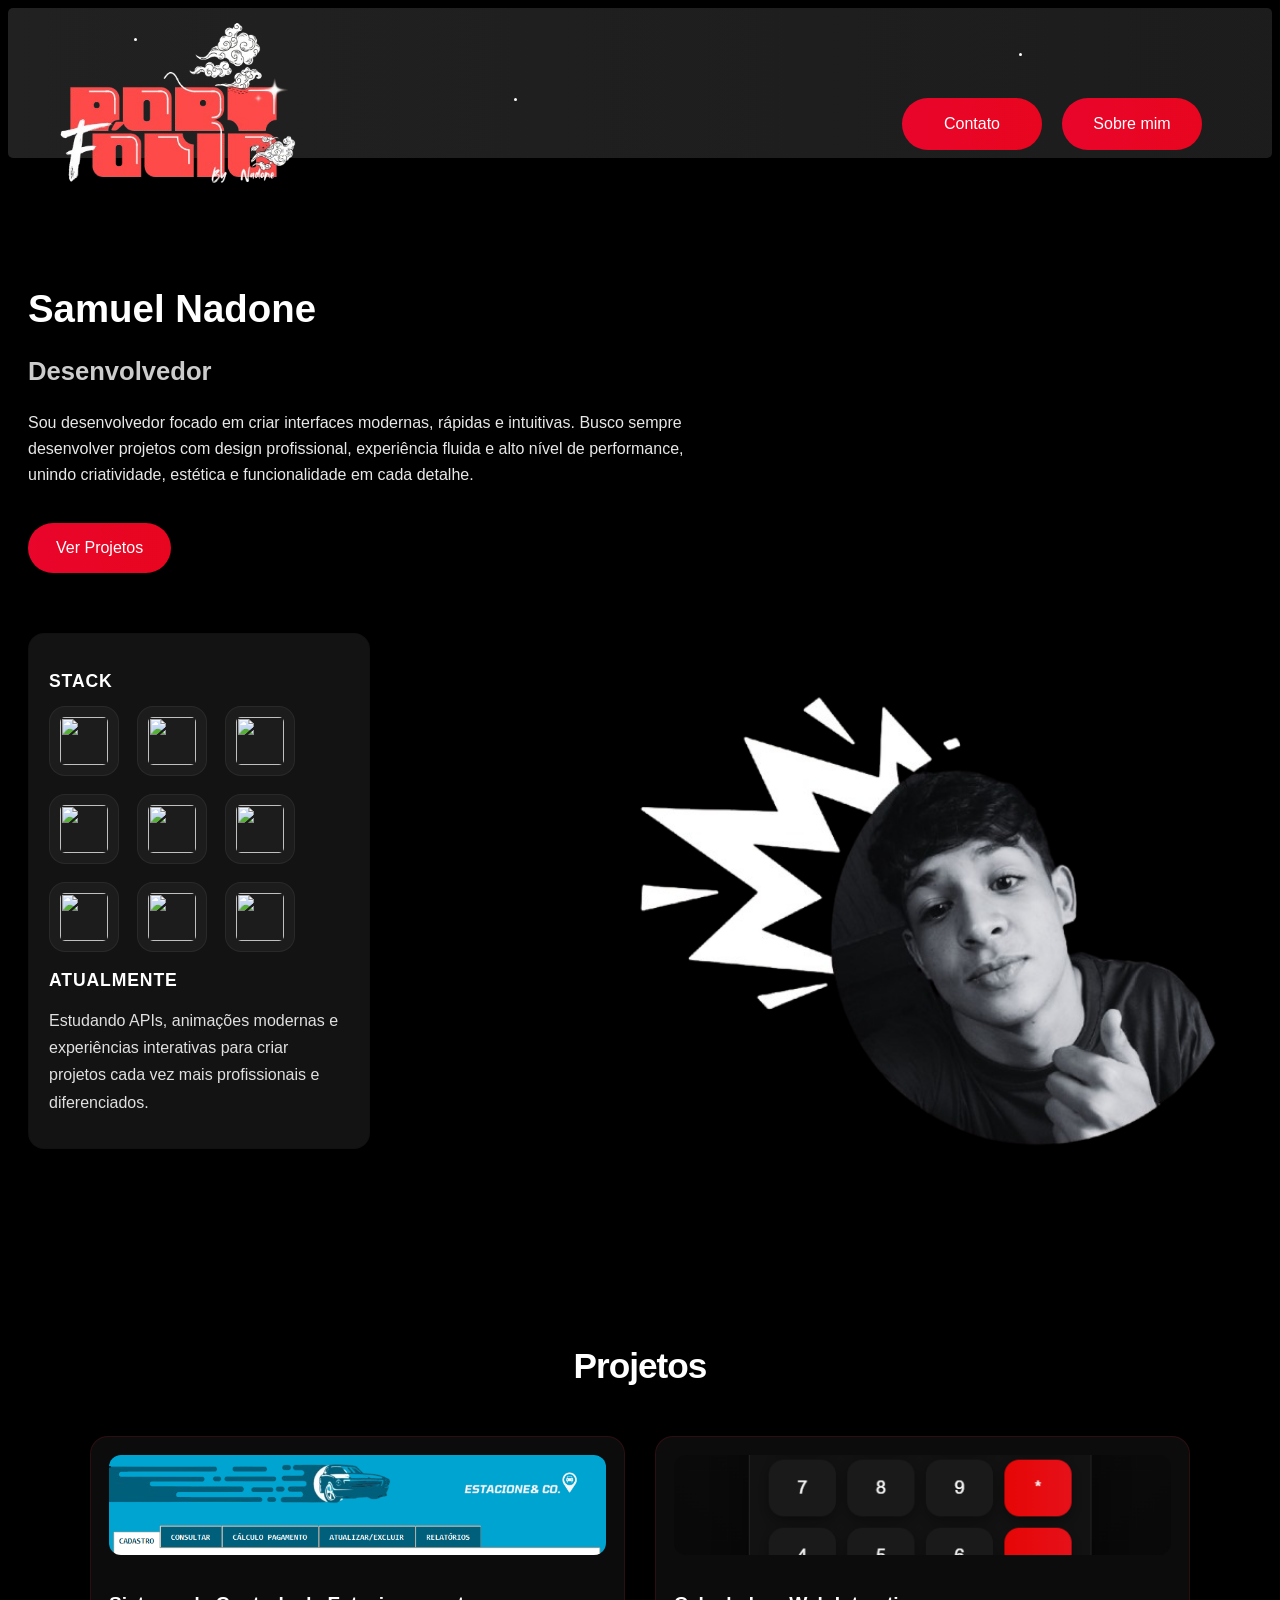
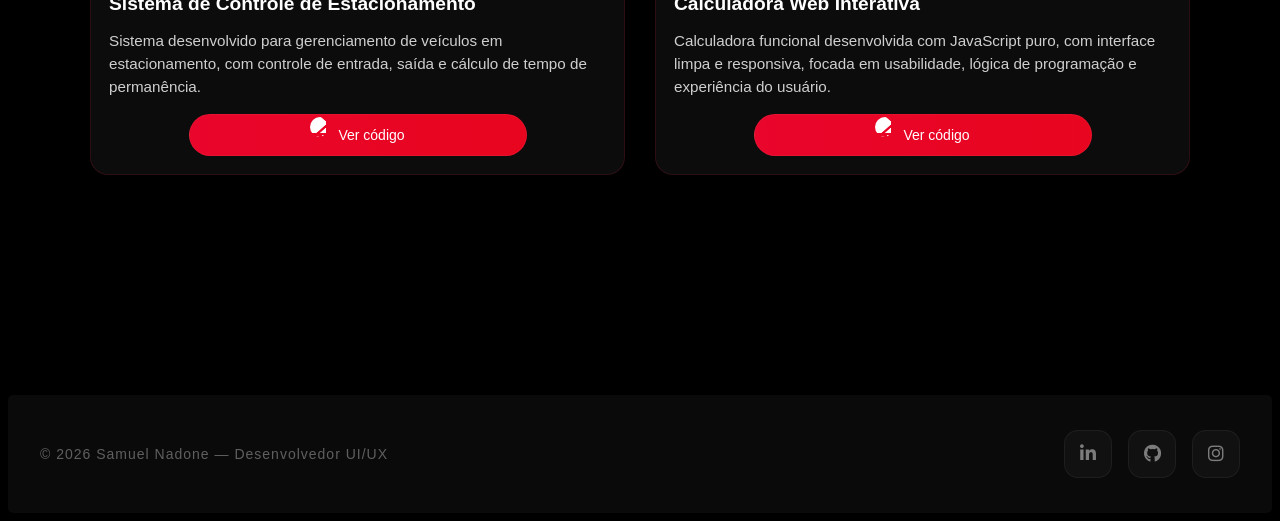
==== pages/index.html @ 29b6c01f "arrrumei bug" ====
<!DOCTYPE html>
<html lang="pt-br">
<head>
    <meta charset="UTF-8">
    <meta name="viewport" content="width=device-width, initial-scale=1.0">
    <title>Dev Nadone</title>
    <link rel="stylesheet" href="../styles/style.css">
    <script src="https://cdn.jsdelivr.net/npm/@emailjs/browser@4/dist/email.min.js"></script>
</head>
<body class="fundo">
    <header>
        <nav class="nav">
            <div class="sky">
                <div class="star"></div>
                <div class="star"></div>
                <div class="star"> </div>
            </div>
            <img src="../img/logoport.jpg" class="logo">
            <button class="botao">Sobre mim</button>
            <button id="openModal" class="botaoContato">
            Contato
            </button>



            <div class="modalOverlay" id="modalOverlay">
               <div class="modal" id="modal">
                   <button class="closeModal" id="closeModal">
                     ✕
                   </button>
                   <form id="contact-form">
                        <h2>Entre em contato</h2>
                        <input 
                            type="text" 
                            name="name" 
                            placeholder="Seu nome" 
                            required
            >
            <input 
                type="email" 
                name="email" 
                placeholder="Seu email" 
                required
            >
            <textarea 
                name="message" 
                placeholder="Sua mensagem"
                required
            ></textarea>
            <button type="submit" class="submitBtn">
                Enviar mensagem
            </button>
        </form>
    </div>
</div>


</nav>
    </header>
    <main>
        <section class="perfil">
            <h1 id="meuNome"></h1>
            <h2 id="tituloProfissional"></h2>
            <p id="minhaBio"></p>
        <div class="cta">
            <a href="#projetos" class="btn">Ver Projetos</a>
        </div>
            

        </section>
    </main>

    <div class="info-wrapper">

<aside class="informacoes">

    <div class="info-card">

        <h3 class="letras">Stack</h3>

        <div class="stack-icons">

            <img src="https://cdn.jsdelivr.net/gh/devicons/devicon/icons/html5/html5-original.svg">
            <img src="https://cdn.jsdelivr.net/gh/devicons/devicon/icons/css3/css3-original.svg">
            <img src="https://cdn.jsdelivr.net/gh/devicons/devicon/icons/javascript/javascript-original.svg">
            <img src="https://cdn.jsdelivr.net/gh/devicons/devicon/icons/git/git-original.svg">
            <img src="https://cdn.simpleicons.org/github/white">
            <img src="https://cdn.jsdelivr.net/gh/devicons/devicon/icons/figma/figma-original.svg">
            <img src="https://cdn.jsdelivr.net/gh/devicons/devicon/icons/python/python-original.svg">
            <img src="https://cdn.jsdelivr.net/gh/devicons/devicon/icons/vscode/vscode-original.svg">
            <img src="https://www.vectorlogo.zone/logos/getpostman/getpostman-icon.svg">
        </div>

    </div>

    <div class="info-card">
        <h3 class="letras">Atualmente</h3>
        <p class="current-text">
            Estudando APIs, animações modernas e experiências interativas para criar projetos cada vez mais profissionais e diferenciados.
        </p>

    </div>

</aside>

   <div class="foto-wrapper">
        <img src="../img/rosto1.jpg" class="foto">
   </div>

</div>

    
<section id="projetos" class="projetos">
  <h2>Projetos</h2>
  <div class="projetos-grid">
    
    <div class="projeto">
      <img src="../img/estacionamento.jpg" alt="Sistema de Estacionamento">

      <h3>Sistema de Controle de Estacionamento</h3>
      <p>
        Sistema desenvolvido para gerenciamento de veículos em estacionamento,
        com controle de entrada, saída e cálculo de tempo de permanência.
      </p>
      <a href="https://github.com/seuusuario/projeto1" target="_blank" class="github-btn">
        <img src="https://cdn.jsdelivr.net/gh/devicons/devicon/icons/github/github-original.svg" class="github-icon" alt="GitHub">
        Ver código
      </a>
    </div>

    <div class="projeto">
      <img src="../img/calculadora.jpg" alt="Calculadora">
      <h3>Calculadora Web Interativa</h3>
      <p>
         Calculadora funcional desenvolvida com JavaScript puro, com interface limpa e responsiva, 
         focada em usabilidade, lógica de programação e experiência do usuário.
      </p>
      <a href="https://github.com/seuusuario/projeto2" target="_blank" class="github-btn">
        <img src="https://cdn.jsdelivr.net/gh/devicons/devicon/icons/github/github-original.svg" class="github-icon" alt="GitHub">
        Ver código
      </a>
    </div>
  </div>
</section>

<footer class="footer">
    <div class="footer-content">
        <p class="footer-text">
            © 2026 Samuel Nadone — Desenvolvedor UI/UX
        </p>
        <div class="social-links">
            <a href="https://www.linkedin.com/in/samuelnadone" target="_blank">
                <i class="fa-brands fa-linkedin-in"></i>
            </a>
            <a href="https://github.com/nadone1910" target="_blank">
                <i class="fa-brands fa-github"></i>
            </a>
            <a href="https://instagram.com/_nadone23" target="_blank">
                <i class="fa-brands fa-instagram"></i>
            </a>
        </div>
    </div>
</footer>
<link rel="stylesheet"
href="https://cdnjs.cloudflare.com/ajax/libs/font-awesome/6.5.1/css/all.min.css">

<script src="../scripts/script.js"></script>
</body>
</html>
---- styles/style.css ----
.logo {
    width: 350px;
    height: 350px;
    padding: 4px;
    margin-left: -10px;
    margin-top: -40px;
    
}

.logo:hover {
    transform: scale(1.1);
    transition: 0.5s;
    filter: brightness(1.1) contrast(1.2) saturate(1.3);

}

.fundo {
    background-color: #000000;
    
}


.nav {
    border-radius: 5px;
    background: linear-gradient(270deg, #111111, #141313, #222121);
    background-size: 600% 600%;
    animation: gradientMove 8s ease infinite;
    height: 150px;
    position: relative;
}

.sky {
    position: absolute;
    width: 100%;
    height: 100%;
    top: 0;
    left: 0;
}

.star {
    position: absolute;
    width: 3px;
    height: 3px;
    background-color: #ffffff;
    border-radius: 50%;
    animation: piscar 3s infinite;
}

.star:nth-child(1) {
    top: 20%;
    left: 10%;
    animation-delay: 0s;
}

.star:nth-child(2) {
    top: 30%;
    left: 80%;
    animation-delay: 1s;
}

.star:nth-child(3) {
    top: 60%;
    left: 40%;
    animation-delay: 2s;
}



.nuvem {
    position: absolute;
    width: 80px;
    height: 30px;
    background-color: rgba(255, 255, 255, 0.3);
    border-radius: 20px;
    animation: mover 15s linear infinite;
}

.tempo {
    display: flex;
    gap: 4px; /* espaço entre eles */
    justify-content: left; /* centraliza na tela */
    
}


@keyframes piscar {
    0%, 100% { opacity: 1; }
    50% { opacity: 0.3; }
}

@keyframes mover {
    0% { left: -80px; }
    100% { left: 100%; }
}

.perfil {
    color: #ffffff;
    font-family: 'Segoe UI', Tahoma, Geneva, Verdana, sans-serif;
    font-size: 16px;
    line-height: 1.6;
    margin: 120px 20px 40px;
    max-width: 720px;
}

.perfil h1 {
    font-size: 2.4rem;
    margin-bottom: 12px;
}

.perfil h2 {
    font-size: 1.6rem;
    margin-bottom: 18px;
    color: #cccccc;
    margin-top: 0;
}

.perfil p {
    font-size: 1rem;
    max-width: 680px;
    color: #e8e8e8;
}

.botao {
    background: linear-gradient(270deg, #e6263f, #e60606, #e9052b);
    background-size: 600% 600%;
    animation: gradientMove 8s ease infinite;
    color: #ffffff;
    font-size: 16px;
    border-radius: 999px;
    border: none;
    position: absolute;
    top: 70px;
    right: 70px;
    cursor: pointer;
    transition: transform 0.3s ease;
    padding: 12px 28px;
    margin-top: 20px;
    width: 140px;
    height:52px;
}
.botao:hover {
    transform: scale(1.05);
}

.botaoContato {
    background: linear-gradient(270deg, #e6263f, #e60606, #e9052b);
    background-size: 600% 600%;
    animation: gradientMove 8s ease infinite;
    color: #ffffff;
    font-size: 16px;
    border-radius: 999px;
    border: none;
    position: absolute;
    top: 70px;
    right: 230px;
    cursor: pointer;
    transition: transform 0.3s ease;
    padding: 12px 28px;
    margin-top: 20px;
    width: 140px;
    height:52px;
}
.botaoContato:hover {
    transform: scale(1.05);
}


.btn{
    display: inline-block;
    margin-top: 20px;
    padding: 12px 28px;
    border-radius: 999px;
    background: linear-gradient(270deg, #e6263f, #e60606, #e9052b);
    animation: gradientMove 8s ease infinite;
    background-size: 600% 600%;
    color: white;
    text-decoration: none;
    transition: transform 0.3s ease;

}

.btn:hover {
    transform: scale(1.05);
}


.projetos {
    color: white;
    padding: 60px 20px;
}

.projetos-grid {
    display: grid;
    grid-template-columns: repeat(auto-fit, minmax(250px, 1fr));
    gap: 20px;
}

.projeto {
    background: #111;
    border-radius: 16px;
    overflow: hidden;
    transition: 0.3s;
}

.projeto img {
    width: 100%;
    height: 150px;
    object-fit: cover;
}

.projeto:hover {
    transform: translateY(-8px);
}



.info-wrapper {
  display: flex;
  justify-content: space-between;
  align-items: flex-start;
  gap: 30px;
  margin: 0px;
}

/* seu card */
.stack-icons {
    display: flex;
    flex-wrap: wrap;

    gap: 18px;
}

.stack-icons img {
    width: 48px;
    height: 48px;

    padding: 10px;

    border-radius: 16px;

    background: rgba(255,255,255,0.04);

    border: 1px solid rgba(255,255,255,0.06);

    transition: 0.35s ease;
}

.stack-icons img:hover {
    transform: translateY(-6px) scale(1.08);

    background: rgba(255,255,255,0.08);

    border-color: rgba(255,255,255,0.12);

    box-shadow:
    0 10px 30px rgba(0,0,0,0.25);
}

/* imagem direita */
.foto {
  width: 620px;
  height: 480px;
  margin: 60px auto;
  padding: 0 20px;
 
}



/* animação de shake */
@keyframes shake {
    0% { transform: translateX(0); }
    25% { transform: translateX(-3px); }
    50% { transform: translateX(3px); }
    75% { transform: translateX(-3px); }
    100% { transform: translateX(0); }

}
@keyframes gradientMove {
    0% { background-position: 0% 50%; }
    50% { background-position: 100% 50%; }
    100% { background-position: 0% 50%; }
}


.informacoes {
    color: #ffffff;
    font-family: 'Segoe UI', Tahoma, Geneva, Verdana, sans-serif;
    font-size: 16px;
    margin: 20px;
    padding: 20px;
    background: linear-gradient(270deg, #111111, #141313, #131313);
    background-size: 600% 600%;
    animation: gradientMove 8s ease infinite;
    border: 1px solid rgba(0, 0, 0, 0.12);
    border-radius: 16px;
    max-width: 300px;
}

.informacoes h3 {
    margin-bottom: 14px;
    font-size: 1.1rem;
    letter-spacing: 0.05em;
    text-transform: uppercase;
}

.informacoes p {
    margin-bottom: 12px;
    line-height: 1.7;
    color: #e0e0e0;
}

.cartao {
    transform: rotate(45deg);
    right: 100px ;
    position: absolute;
    top: 70px;
    right: 70px;
    cursor: pointer;
    transition: transform 0.3s ease;
    width: 600px;
    height: 600px;
}
               

.skills-container {
  max-width: 700px;
  margin: 60px auto;
  display: flex;
  flex-direction: column;
  gap: 25px;
}

.skill-card {
  position: relative;
  padding: 20px;
  border-radius: 20px;
  overflow: hidden;
  background: rgb(36, 37, 41);
  backdrop-filter: blur(12px);
  border: 1px solid rgba(255,255,255,0.08);
  transition: 0.3s;
}

.skill-card:hover {
  transform: translateY(-5px) scale(1.01);
}

/* conteúdo */
.skill-header {
  display: flex;
  justify-content: space-between;
  margin-bottom: 10px;
  font-size: 0.95rem;
}

.bar {
  width: 100%;
  height: 10px;
  background: rgba(255, 255, 255, 0.08);
  border-radius: 20px;
  overflow: hidden;
}

.progress {
  height: 100%;
  width: 0;
  border-radius: 20px;
  background: linear-gradient(90deg, #ca1212, #d83434, #c21658);
  transition: width 1.2s cubic-bezier(0.22, 1, 0.36, 1);
}

.glow {
  position: absolute;
  inset: 0;
  background: radial-gradient(
    circle at var(--x) var(--y),
    rgba(202, 18, 18, 0.25),
    transparent 40%
  );
  opacity: 0;
  transition: opacity 0.3s;
}

.skill-card:hover .glow {
  opacity: 1;
}


.projetos {
    color: #ffffff;
    font-family: 'Segoe UI', Tahoma, Geneva, Verdana, sans-serif;
    padding: 100px 20px;
    text-align: center;
}

/* título */
.projetos h2 {
    font-size: 2.2rem;
    margin-bottom: 50px;
    letter-spacing: -1px;
    color: #ffffff;
}

/* GRID */
.projetos-grid {
    display: grid;
    grid-template-columns: repeat(auto-fit, minmax(280px, 1fr));
    gap: 30px;
    max-width: 1100px;
    margin: auto;
}

/* CARD */
.projeto {
    background: rgba(15, 15, 15, 0.85);
    border: 1px solid rgba(230, 38, 63, 0.15);
    border-radius: 18px;
    padding: 18px;
    text-align: left;
    transition: 0.3s ease;
    backdrop-filter: blur(10px);
}

/* hover igual vibe do seu botão */
.projeto:hover {
    transform: translateY(-8px);
    border-color: rgba(230, 38, 63, 0.5);
}

/* imagem */
.projeto img {
    width: 100%;
    height: 100px; 
    object-fit: cover;
    border-radius: 12px;
    margin-bottom: 15px;
}

/* título do projeto */
.projeto h3 {
    font-size: 1.2rem;
    margin-bottom: 10px;
    color: #ffffff;
}

/* descrição */
.projeto p {
    font-size: 0.95rem;
    color: #cfcfcf;
    line-height: 1.5;
    margin-bottom: 15px;
}

/* BOTÃO GITHUB (mesmo padrão do seu botão principal) */
.github-btn {
    display: inline-flex;
        align-items: center;
            width: 300px;
                height: 20px;
                    gap: 8px;
                        padding: 10px 18px;
                            border-radius: 999px;
    font-size: 14px;
    color: #ffffff;
    text-decoration: none;
    

    border: 1px solid rgba(230, 38, 63, 0.4);
    background: linear-gradient(270deg, #e6263f, #e60606, #e9052b);
    background-size: 600% 600%;
    animation: gradientMove 8s ease infinite;
    display: flex;
    align-items: center;
    justify-content: center;
    margin: 0 auto;

    transition: transform 0.3s ease;
}

.github-icon {
    width: 20px;
    height: 20px;
    filter: brightness(0) invert(1); /* deixa branco no seu tema escuro */
    transition: 0.3s;
    
}


.github-btn:hover .github-icon {
    transform: rotate(10deg) scale(1.1);
}

/* hover igual seu botão */
.github-btn:hover {
    transform: scale(1.05);
}

/* ícone github */
.github-btn img {
    width: 20px;
    height: 20px;
}       



.modalOverlay {
    position: fixed;
    inset: 0;
    background: rgba(0,0,0,0.6);
    backdrop-filter: blur(10px);

    display: flex;
    justify-content: center;
    align-items: center;

    opacity: 0;
    visibility: hidden;

    transition: 0.4s;
    z-index: 999;
}

.modalOverlay.active {
    opacity: 1;
    visibility: visible;
}

/* MODAL CORRIGIDO (SEM display:none) */
.modal {
    width: 400px;
    height: 500px;

    background: #111;
    border: 1px solid rgba(255,255,255,0.08);
    border-radius: 24px;

    padding: 40px;

    position: relative;

    box-shadow: 0 0 40px rgba(255,255,255,0.04);

    /* estado inicial escondido */
    transform: scale(0.8);
    opacity: 0;
    pointer-events: none;

    transition: 0.4s;
}

/* quando abre o modal */
.modalOverlay.active .modal {
    transform: scale(1);
    opacity: 1;
    pointer-events: auto;
}

.modal form {
    background: #111;
    padding: 30px;
    border-radius: 12px;

    display: flex;
    flex-direction: column;
    gap: 15px;

    width: 350px;
}

#contact-form {
    display: flex;
    flex-direction: column;
    gap: 18px;
}

#contact-form h2 {
    color: white;
    font-size: 28px;
    font-family: 'Segoe UI', Tahoma, Geneva, Verdana, sans-serif;
    margin-bottom: 10px;
}

#contact-form input,
#contact-form textarea {
    background: #1b1b1b;
    border: 1px solid rgba(255,255,255,0.08);

    padding: 16px;
    border-radius: 14px;

    color: white;
    font-size: 15px;

    outline: none;

    transition: 0.3s;
}

#contact-form input:focus,
#contact-form textarea:focus {
    border-color: white;
    transform: translateY(-2px);
}

#contact-form textarea {
    resize: none;
    min-height: 140px;
}

.submitBtn {
    height: 55px;

    border: none;
    border-radius: 999px;

    background: white;
    color: black;

    font-weight: bold;
    font-size: 15px;

    cursor: pointer;

    transition: 0.3s;
}

.submitBtn:hover {
    transform: translateY(-3px);
}

.closeModal {
    position: absolute;
    top: 15px;
    right: 15px;

    width: 40px;
    height: 40px;

    border: none;
    border-radius: 50%;

    background: #1b1b1b;
    color: white;

    cursor: pointer;

    font-size: 16px;
}

.footer {
    background-size: 600% 600%;
    padding: 35px 20px;
    font-family: 'Segoe UI', Tahoma, Geneva, Verdana, sans-serif;
    animation: gradientMove 8s ease infinite;
    background: #0a0a0a;
    border-radius: 5px;
    margin-top: 120px;
}

.footer-content {
    max-width: 1200px;
    margin: auto;

    display: flex;
    justify-content: space-between;
    align-items: center;

    flex-wrap: wrap;
    gap: 20px;
}

.footer-text {
    color: rgba(255,255,255,0.35);

    font-size: 14px;
    letter-spacing: 1px;
}

.social-links {
    display: flex;
    gap: 16px;
}

.social-links a {
    width: 46px;
    height: 46px;

    display: flex;
    align-items: center;
    justify-content: center;

    border-radius: 14px;
    background: rgba(255,255,255,0.03);
    border: 1px solid rgba(255,255,255,0.05);
    color: rgba(255,255,255,0.45);
    font-size: 18px;
    text-decoration: none;
    transition: 0.35s ease;
}

.social-links a:hover {
    transform: translateY(-5px);
    color: white;
    border-color: rgba(255,255,255,0.2);
    background: rgba(255,255,255,0.08);
    box-shadow: 0 10px 30px rgba(255,255,255,0.05);
}


.github-api-section {
    width: 100%;
    padding: 120px 20px;

    display: flex;
    flex-direction: column;
    align-items: center;
}

.github-title {
    text-align: center;
    margin-bottom: 60px;
}

.github-title span {
    color: rgba(255,255,255,0.4);

    letter-spacing: 2px;
    font-size: 13px;
}

.github-title h2 {
    color: white;

    font-size: 48px;

    margin-top: 12px;
}

.github-grid {
    width: 100%;
    max-width: 1200px;

    display: grid;

    grid-template-columns: repeat(auto-fit, minmax(320px, 1fr));

    gap: 24px;
}

.github-card {
    background: rgba(255,255,255,0.03);

    border: 1px solid rgba(255,255,255,0.06);

    border-radius: 24px;

    padding: 28px;

    backdrop-filter: blur(12px);

    transition: 0.4s ease;
}

.github-card:hover {
    transform: translateY(-8px);

    border-color: rgba(255,255,255,0.15);

    box-shadow:
    0 15px 40px rgba(0,0,0,0.3);
}

.github-top {
    display: flex;
    justify-content: space-between;
    align-items: center;

    margin-bottom: 20px;
}

.github-top i {
    color: white;
    font-size: 24px;
}

.language {
    color: rgba(255,255,255,0.4);

    font-size: 13px;
}

.github-card h3 {
    color: white;

    font-size: 24px;

    margin-bottom: 15px;
}

.github-card p {
    color: rgba(255,255,255,0.45);

    line-height: 1.7;

    min-height: 90px;
}

.github-link {
    display: inline-flex;
    align-items: center;
    gap: 10px;

    margin-top: 25px;

    padding: 12px 18px;

    border-radius: 14px;

    background: white;
    color: black;

    text-decoration: none;

    font-weight: bold;

    transition: 0.3s;
}

.github-link:hover {
    transform: translateY(-3px);
}
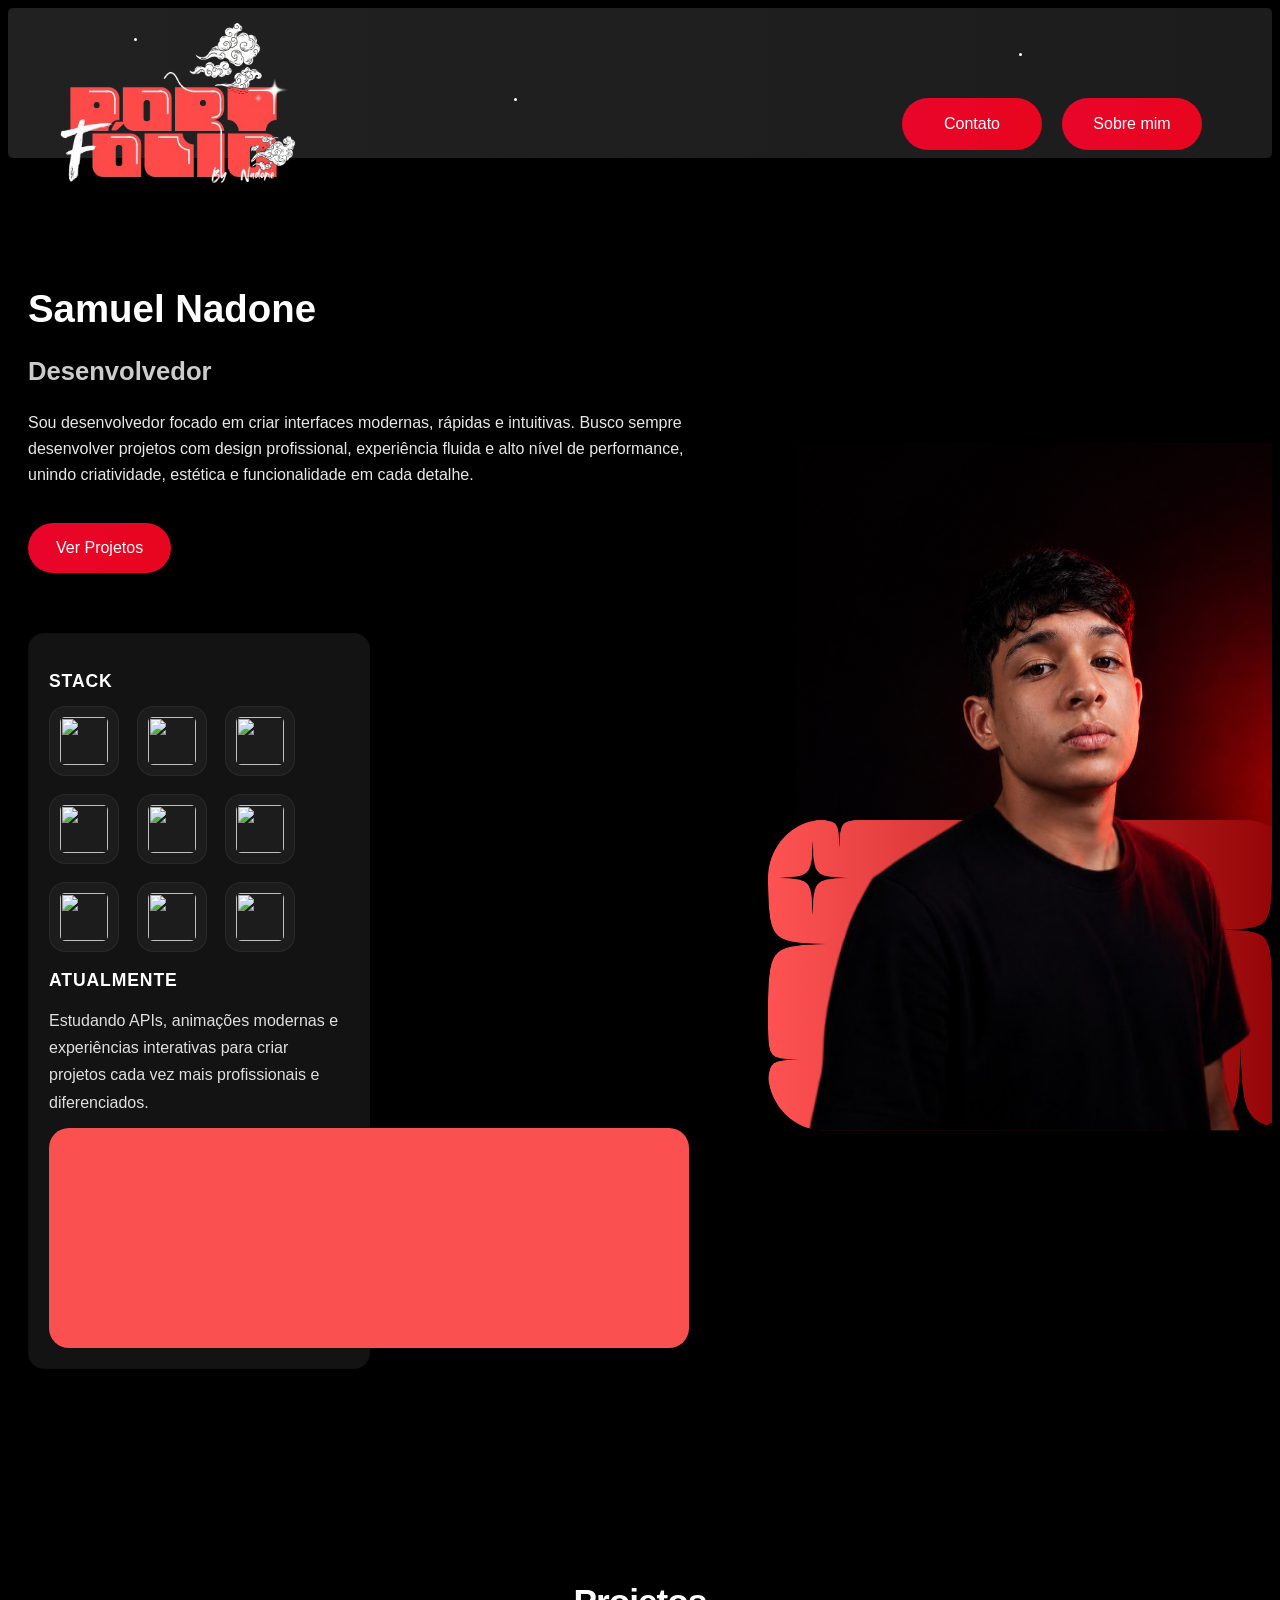
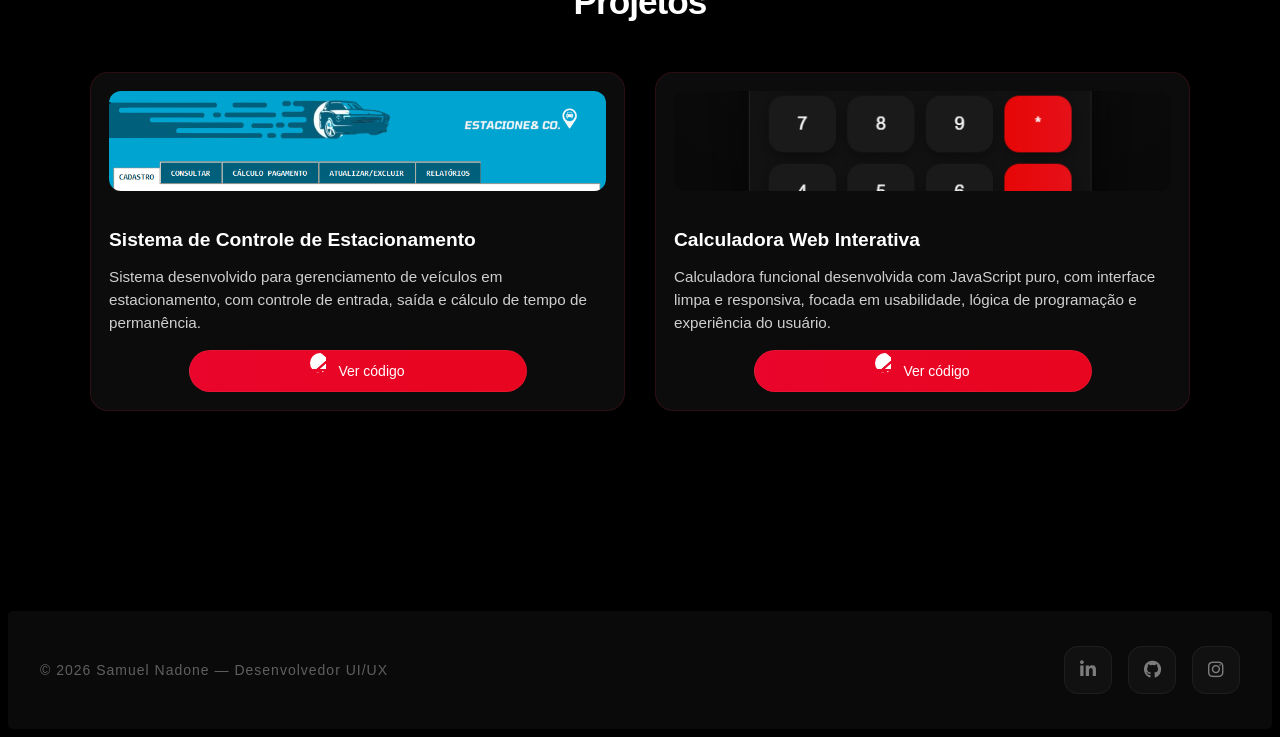
==== commit 14b4a22d: "css" ====
--- a/pages/index.html
+++ b/pages/index.html
@@ -75,6 +75,7 @@
 <aside class="informacoes">
 
     <div class="info-card">
+        
 
         <h3 class="letras">Stack</h3>
 
@@ -100,11 +101,16 @@
         </p>
 
     </div>
+    <div class="L">
+        <h3></h3>
+
+    </div>
 
 </aside>
 
    <div class="foto-wrapper">
-        <img src="../img/rosto1.jpg" class="foto">
+        <img src="../img/rosto2.jpg" class="foto">
+        
    </div>
 
 </div>
@@ -122,7 +128,7 @@
         Sistema desenvolvido para gerenciamento de veículos em estacionamento,
         com controle de entrada, saída e cálculo de tempo de permanência.
       </p>
-      <a href="https://github.com/seuusuario/projeto1" target="_blank" class="github-btn">
+      <a href="https://github.com/nadone1910/Fluxo-de-Estacionamento" target="_blank" class="github-btn">
         <img src="https://cdn.jsdelivr.net/gh/devicons/devicon/icons/github/github-original.svg" class="github-icon" alt="GitHub">
         Ver código
       </a>
@@ -135,7 +141,7 @@
          Calculadora funcional desenvolvida com JavaScript puro, com interface limpa e responsiva, 
          focada em usabilidade, lógica de programação e experiência do usuário.
       </p>
-      <a href="https://github.com/seuusuario/projeto2" target="_blank" class="github-btn">
+      <a href="https://github.com/nadone1910/Calculadora" target="_blank" class="github-btn">
         <img src="https://cdn.jsdelivr.net/gh/devicons/devicon/icons/github/github-original.svg" class="github-icon" alt="GitHub">
         Ver código
       </a>
--- a/styles/style.css
+++ b/styles/style.css
@@ -258,10 +258,13 @@
 
 /* imagem direita */
 .foto {
-  width: 620px;
-  height: 480px;
-  margin: 60px auto;
-  padding: 0 20px;
+  width: 560px;
+  height: 880px;
+  position: relative;
+  top: -170px;
+  display: flex;
+  justify-content: flex-end;
+  padding-right: 0;
  
 }
 
@@ -390,8 +393,9 @@
 .projetos {
     color: #ffffff;
     font-family: 'Segoe UI', Tahoma, Geneva, Verdana, sans-serif;
-    padding: 100px 20px;
+    
     text-align: center;
+    padding: 60px 20px 80px;
 }
 
 /* título */
@@ -409,6 +413,7 @@
     gap: 30px;
     max-width: 1100px;
     margin: auto;
+    
 }
 
 /* CARD */
@@ -829,4 +834,25 @@
 
 .github-link:hover {
     transform: translateY(-3px);
+}
+
+
+
+
+
+
+
+
+
+
+.L {
+    position: relative;
+    padding: 20px;
+    border-radius: 20px;
+    overflow: hidden;
+    background:#FB5050;
+    backdrop-filter: blur(12px);
+    transition: 0.3s;
+    height: 180px;
+    width: 600px
 }
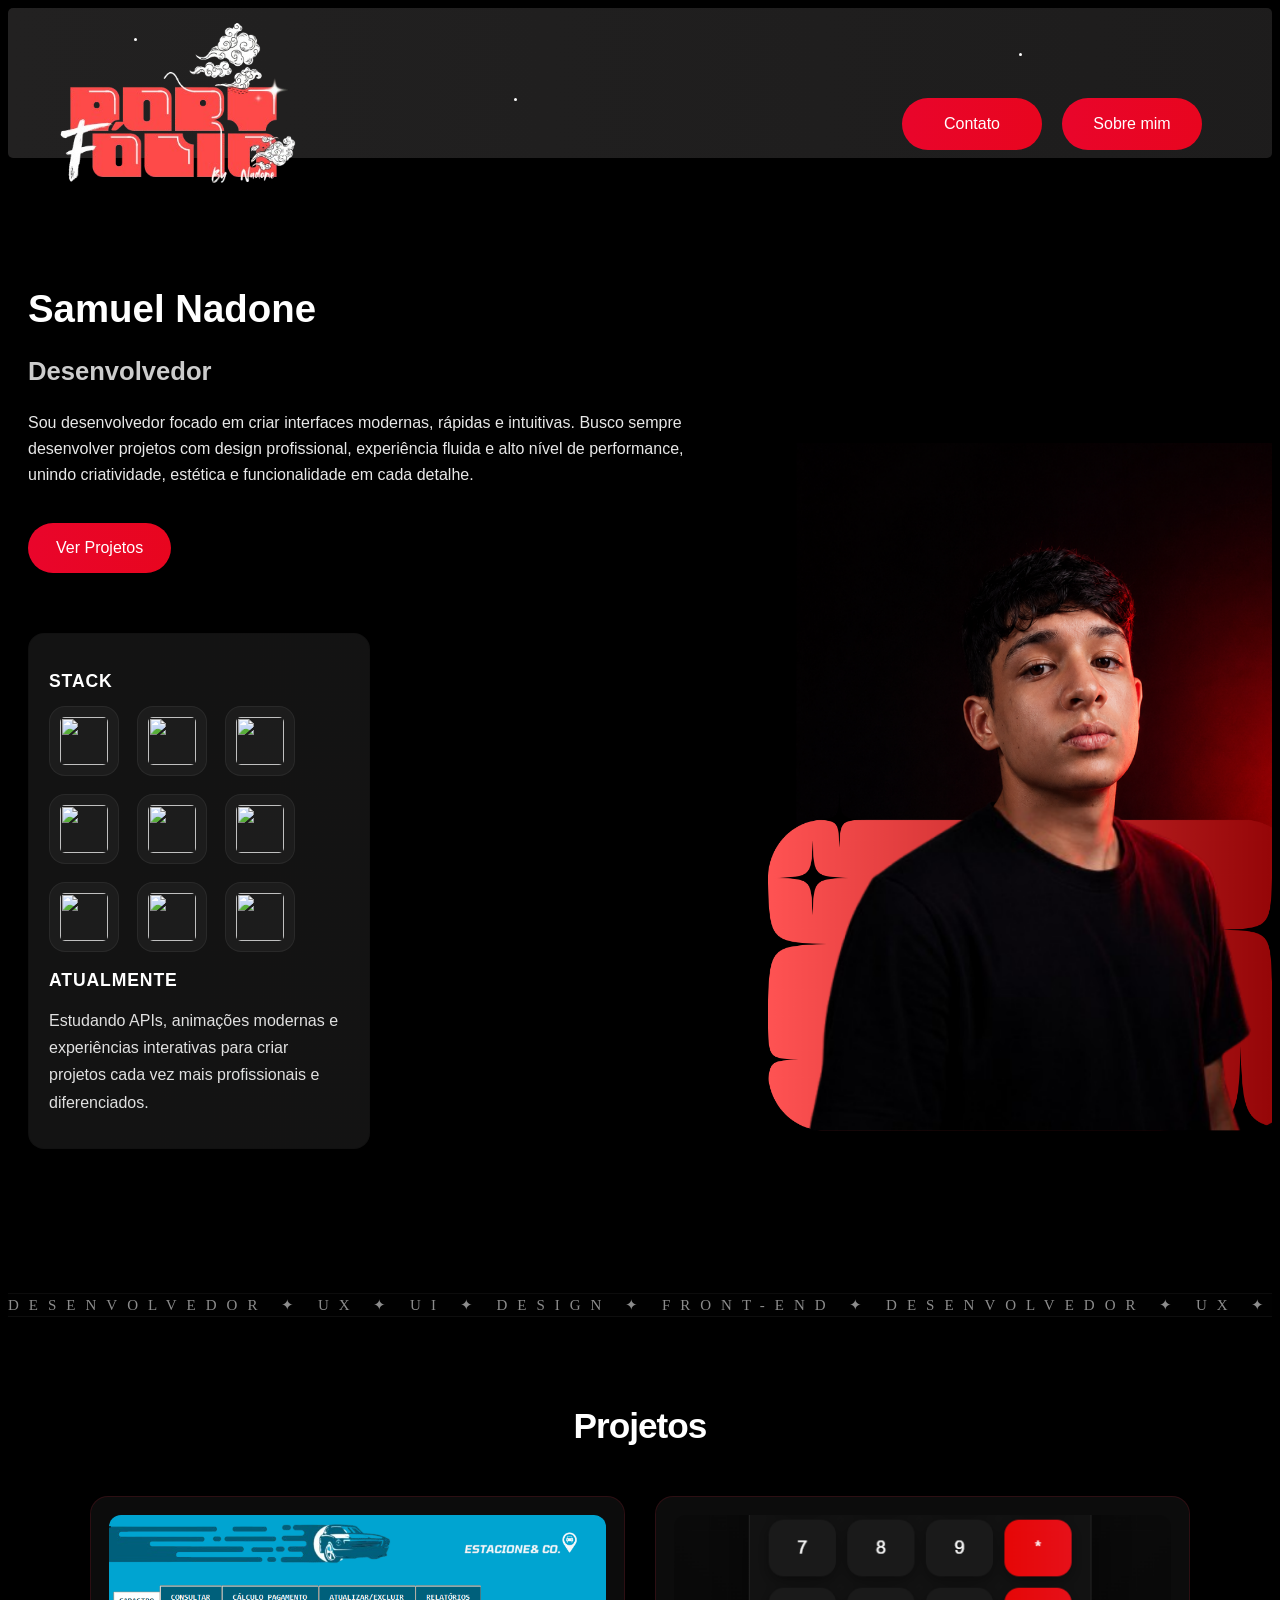
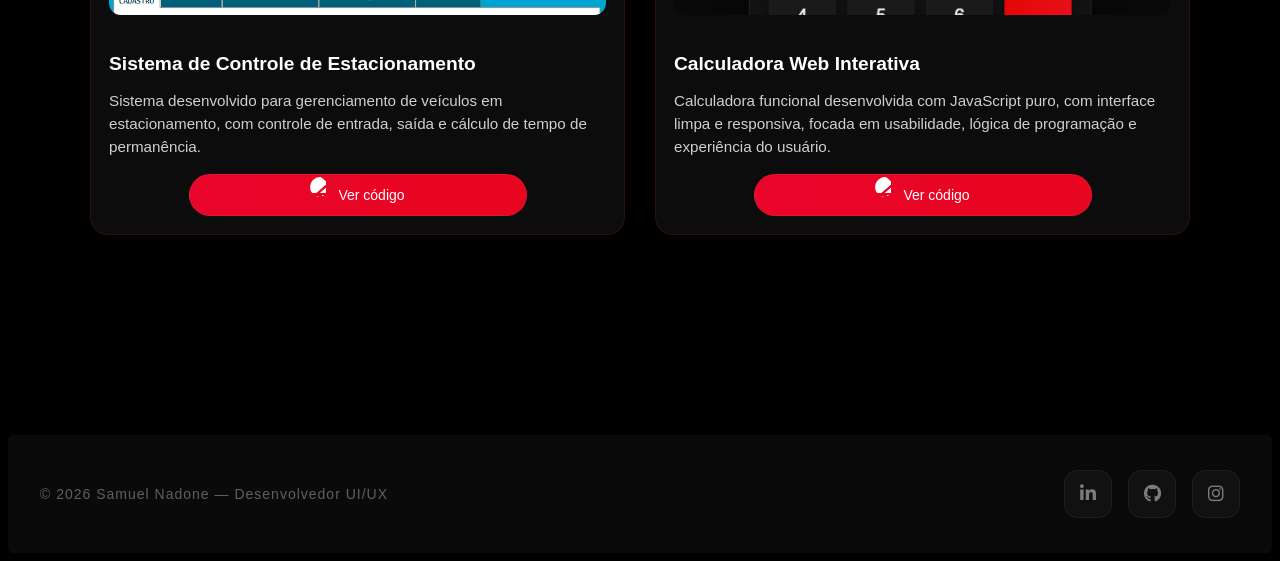
==== commit 69238bfc: "..." ====
--- a/pages/index.html
+++ b/pages/index.html
@@ -101,10 +101,6 @@
         </p>
 
     </div>
-    <div class="L">
-        <h3></h3>
-
-    </div>
 
 </aside>
 
@@ -114,7 +110,13 @@
    </div>
 
 </div>
-
+<div class="linha">
+    <div class="texto">
+        DESENVOLVEDOR    ✦ UX    ✦    UI    ✦ DESIGN    ✦ FRONT-END ✦ 
+        DESENVOLVEDOR    ✦ UX    ✦    UI    ✦ DESIGN    ✦ FRONT-END    ✦
+        DESENVOLVEDOR    ✦ UX    ✦    UI    ✦ DESIGN    ✦ FRONT-END    ✦
+    </div>
+</div>
     
 <section id="projetos" class="projetos">
   <h2>Projetos</h2>
--- a/styles/style.css
+++ b/styles/style.css
@@ -838,21 +838,177 @@
 
 
 
-
-
-
-
-
-
-
-.L {
-    position: relative;
-    padding: 20px;
-    border-radius: 20px;
-    overflow: hidden;
-    background:#FB5050;
-    backdrop-filter: blur(12px);
-    transition: 0.3s;
-    height: 180px;
-    width: 600px
+.linha{
+    width:100%;
+    overflow:hidden;
+    white-space:nowrap;
+    padding:2px 0;
+    position:relative;
+    margin-top:-200px;
+    gap: 30px;
+
+    background:rgba(56, 55, 55, 0.02);
+    border-top:1px solid rgba(207, 202, 202, 0.05);
+    border-bottom:1px solid rgba(255,255,255,0.05);
+
+    backdrop-filter:blur(6px);
+}
+
+.texto{
+    display:inline-block;
+
+    color:rgba(255,255,255,0.55);
+    font-size:15px;
+    font-weight:500;
+    letter-spacing:10px;
+    text-transform:uppercase;
+
+    animation:mover 25s linear infinite;
+}
+
+.linha:hover .texto{
+    color:#ffffff;
+    transform:translateY(-2px);
+    transition:0.3s;
+}
+@keyframes mover{
+    from{
+        transform:translateX(0);
+    }
+
+    to{
+        transform:translateX(-50%);
+    }
+}
+
+
+
+
+
+
+
+
+@media (max-width: 1024px){
+
+    .logo{
+        width:220px;
+        height:220px;
+        margin-top:-20px;
+        margin-left:0;
+    }
+
+    .botao,
+    .botaoContato{
+        position:static;
+        margin:10px;
+        width:120px;
+        height:45px;
+    }
+
+    .perfil{
+        margin:60px 20px;
+        max-width:100%;
+    }
+
+    .info-wrapper{
+        flex-direction:column;
+        align-items:center;
+    }
+
+    .foto{
+        width:100%;
+        height:auto;
+        position:static;
+    }
+
+    .cartao{
+        position:static;
+        transform:none;
+        width:100%;
+        height:auto;
+    }
+
+    .github-title h2{
+        font-size:36px;
+    }
+}
+
+
+@media (max-width: 768px){
+
+    .logo{
+        width:160px;
+        height:160px;
+    }
+
+    .nav{
+        height:110px;
+    }
+
+    .perfil h1{
+        font-size:1.8rem;
+    }
+
+    .perfil h2{
+        font-size:1.2rem;
+    }
+
+    .perfil p{
+        font-size:0.95rem;
+    }
+
+    .projetos h2{
+        font-size:1.6rem;
+    }
+
+    .projetos-grid{
+        grid-template-columns:1fr;
+    }
+
+    .stack-icons{
+        justify-content:center;
+    }
+
+    .skills-container{
+        padding:0 15px;
+    }
+
+    .github-title h2{
+        font-size:28px;
+    }
+
+    .linha{
+        margin-top:-80px;
+    }
+
+    .texto{
+        font-size:12px;
+        letter-spacing:6px;
+    }
+}
+
+@media (max-width: 480px){
+
+    .botao,
+    .botaoContato{
+        width:100%;
+    }
+
+    .perfil{
+        text-align:center;
+    }
+
+    .github-card{
+        padding:18px;
+    }
+
+    .modal{
+        width:90%;
+        height:auto;
+    }
+
+    .github-link{
+        width:100%;
+        justify-content:center;
+    }
 }
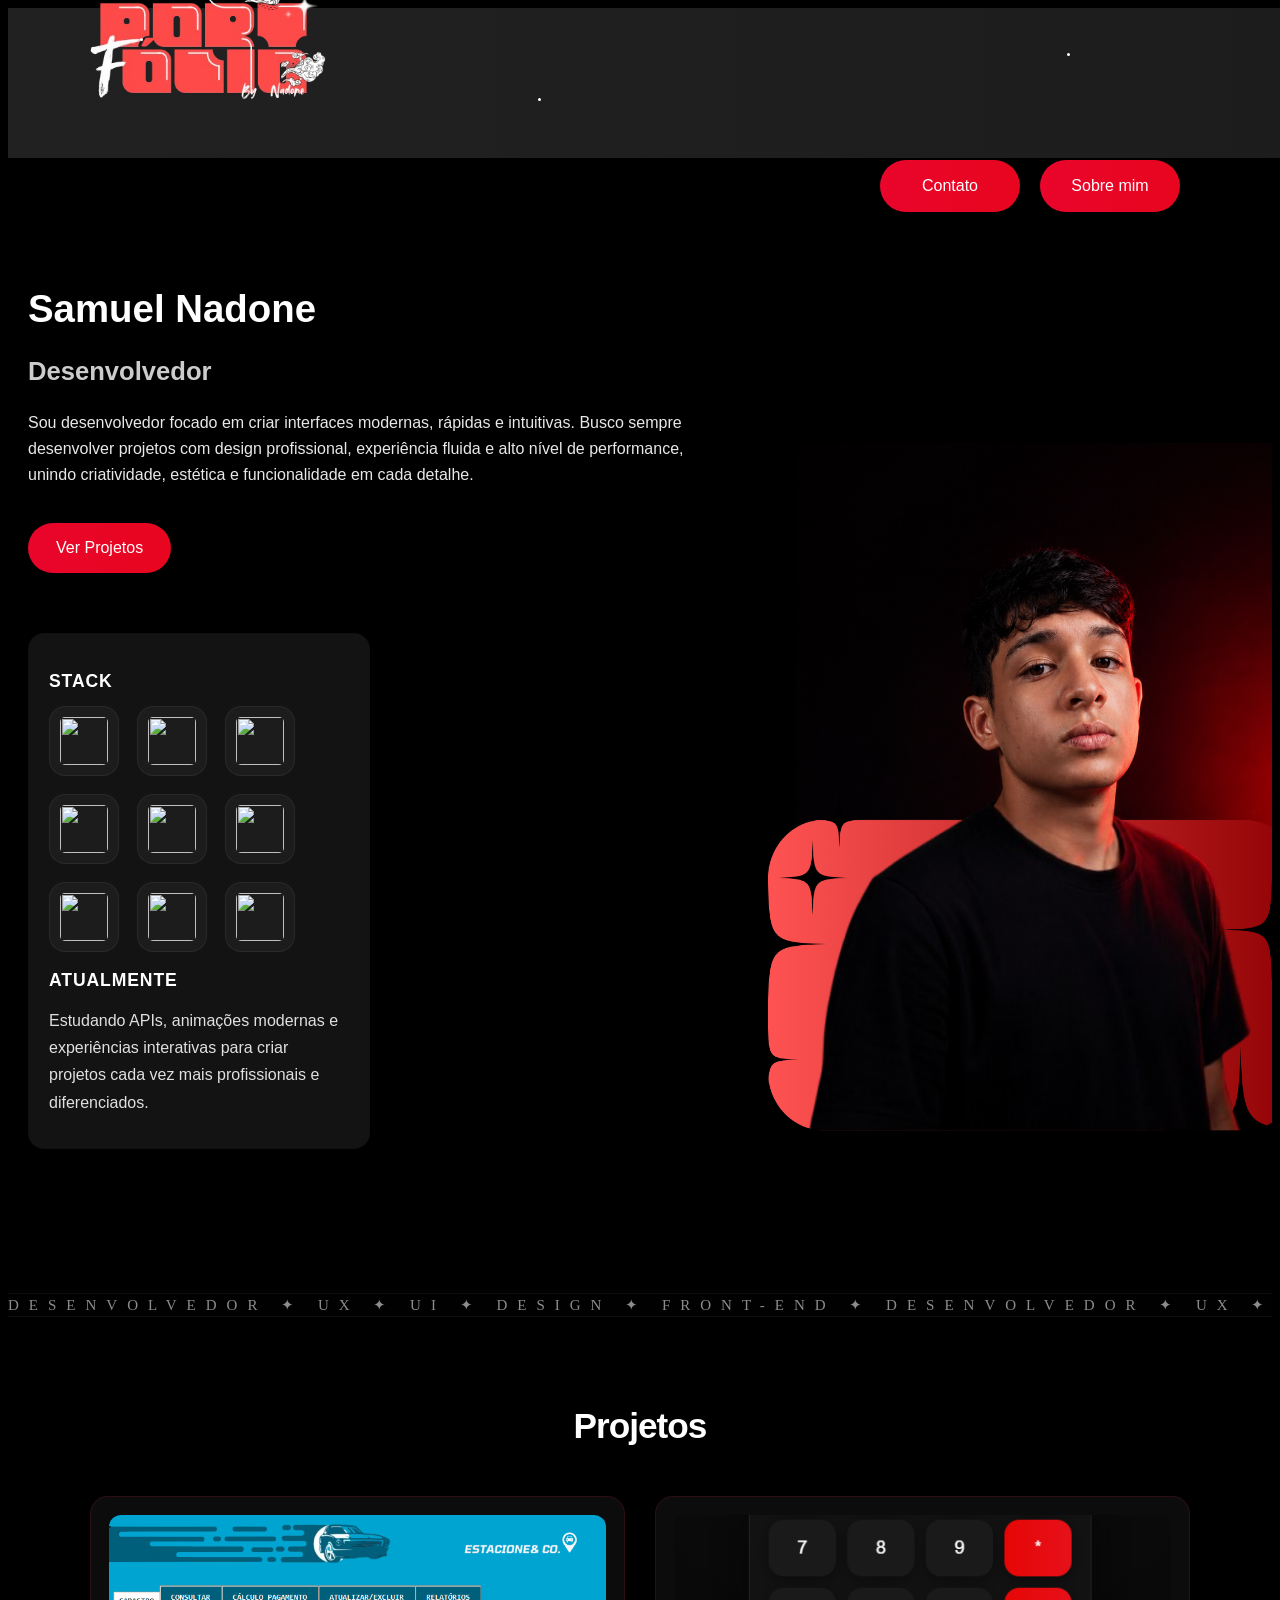
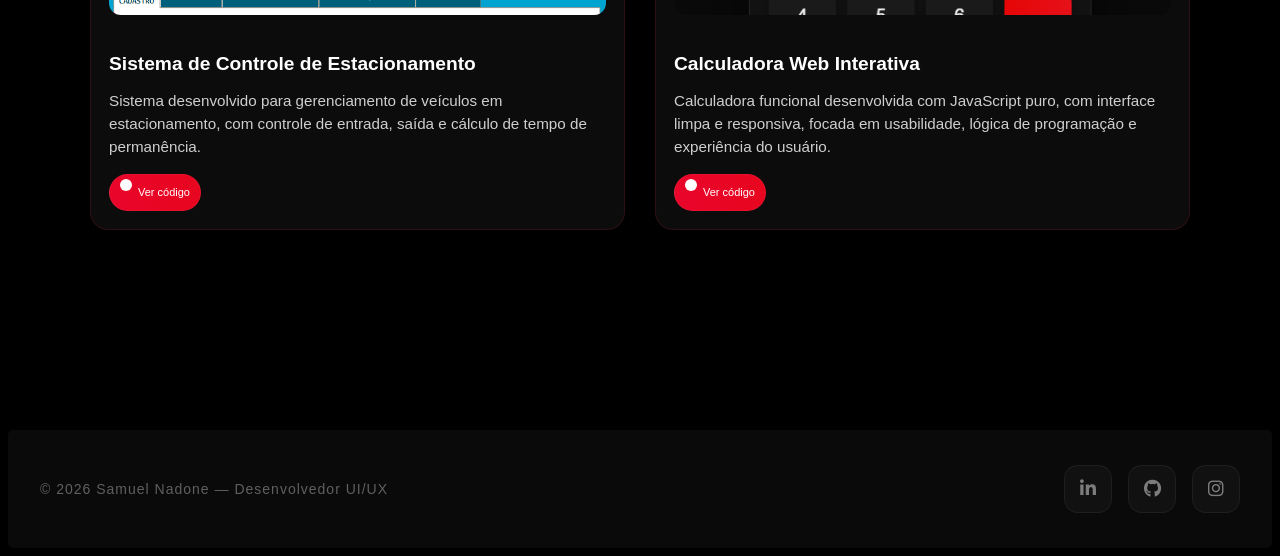
==== commit c4dbbd54: "..." ====
--- a/pages/index.html
+++ b/pages/index.html
@@ -16,10 +16,13 @@
                 <div class="star"> </div>
             </div>
             <img src="../img/logoport.jpg" class="logo">
+        </nav>
+        <div class="nav-buttons">
             <button class="botao">Sobre mim</button>
             <button id="openModal" class="botaoContato">
             Contato
             </button>
+        </div>
 
 
 
--- a/styles/style.css
+++ b/styles/style.css
@@ -21,12 +21,26 @@
 
 
 .nav {
-    border-radius: 5px;
+    border-radius: 0;
     background: linear-gradient(270deg, #111111, #141313, #222121);
     background-size: 600% 600%;
     animation: gradientMove 8s ease infinite;
     height: 150px;
     position: relative;
+    display: flex;
+    align-items: center;
+    justify-content: flex-start;
+    padding: 0 30px;
+    width: 100%;
+    margin: 0;
+}
+
+.nav-buttons {
+    position: absolute;
+    top: 70px;
+    right: 30px;
+    display: flex;
+    gap: 20px;
 }
 
 .sky {
@@ -460,35 +474,27 @@
 /* BOTÃO GITHUB (mesmo padrão do seu botão principal) */
 .github-btn {
     display: inline-flex;
-        align-items: center;
-            width: 300px;
-                height: 20px;
-                    gap: 8px;
-                        padding: 10px 18px;
-                            border-radius: 999px;
-    font-size: 14px;
+    align-items: center;
+    gap: 6px;
+    padding: 4px 10px;
+    border-radius: 999px;
+    font-size: 11px;
     color: #ffffff;
     text-decoration: none;
-    
-
     border: 1px solid rgba(230, 38, 63, 0.4);
     background: linear-gradient(270deg, #e6263f, #e60606, #e9052b);
     background-size: 600% 600%;
     animation: gradientMove 8s ease infinite;
-    display: flex;
-    align-items: center;
     justify-content: center;
     margin: 0 auto;
-
     transition: transform 0.3s ease;
 }
 
 .github-icon {
-    width: 20px;
-    height: 20px;
-    filter: brightness(0) invert(1); /* deixa branco no seu tema escuro */
+    width: 12px;
+    height: 12px;
+    filter: brightness(0) invert(1);
     transition: 0.3s;
-    
 }
 
 
@@ -503,8 +509,8 @@
 
 /* ícone github */
 .github-btn img {
-    width: 20px;
-    height: 20px;
+    width: 12px;
+    height: 12px;
 }       
 
 
@@ -989,13 +995,76 @@
 
 @media (max-width: 480px){
 
+    .logo{
+        width:100px;
+        height:100px;
+        margin-left:0;
+        margin-top:0;
+    }
+
+    .nav{
+        height:auto;
+        display:flex;
+        justify-content:center;
+        padding:12px;
+    }
+
+    .nav-buttons{
+        position:static;
+        display:flex;
+        flex-direction:column;
+        gap:10px;
+        width:100%;
+        margin-top:12px;
+        padding:0 16px;
+        justify-content:center;
+        align-items:center;
+    }
+
     .botao,
     .botaoContato{
-        width:100%;
+        width:140px;
+        position:static;
+        margin:0;
+        right:auto;
+        top:auto;
+        height:40px;
+        font-size:13px;
+        padding:8px 16px;
     }
 
     .perfil{
         text-align:center;
+        margin:30px 16px;
+    }
+
+    .perfil h1{
+        font-size:1.4rem;
+    }
+
+    .perfil h2{
+        font-size:0.95rem;
+    }
+
+    .info-wrapper{
+        flex-direction:column;
+        align-items:center;
+        margin:30px 16px;
+    }
+
+    .foto{
+        width:100%;
+        height:auto;
+        position:static;
+        top:auto;
+        display:block;
+    }
+
+    .informacoes{
+        width:100%;
+        max-width:100%;
+        margin:0;
+        padding:16px;
     }
 
     .github-card{
@@ -1011,4 +1080,33 @@
         width:100%;
         justify-content:center;
     }
+
+    .btn{
+        width:100%;
+        text-align:center;
+    }
+
+    .stack-icons{
+        justify-content:center;
+        gap:12px;
+    }
+
+    .stack-icons img{
+        width:40px;
+        height:40px;
+        padding:8px;
+    }
+
+    .projeto{
+        padding:14px;
+    }
+
+    .projeto img{
+        height:120px;
+    }
+
+    .github-btn{
+        width:100%;
+        font-size:13px;
+    }
 }
